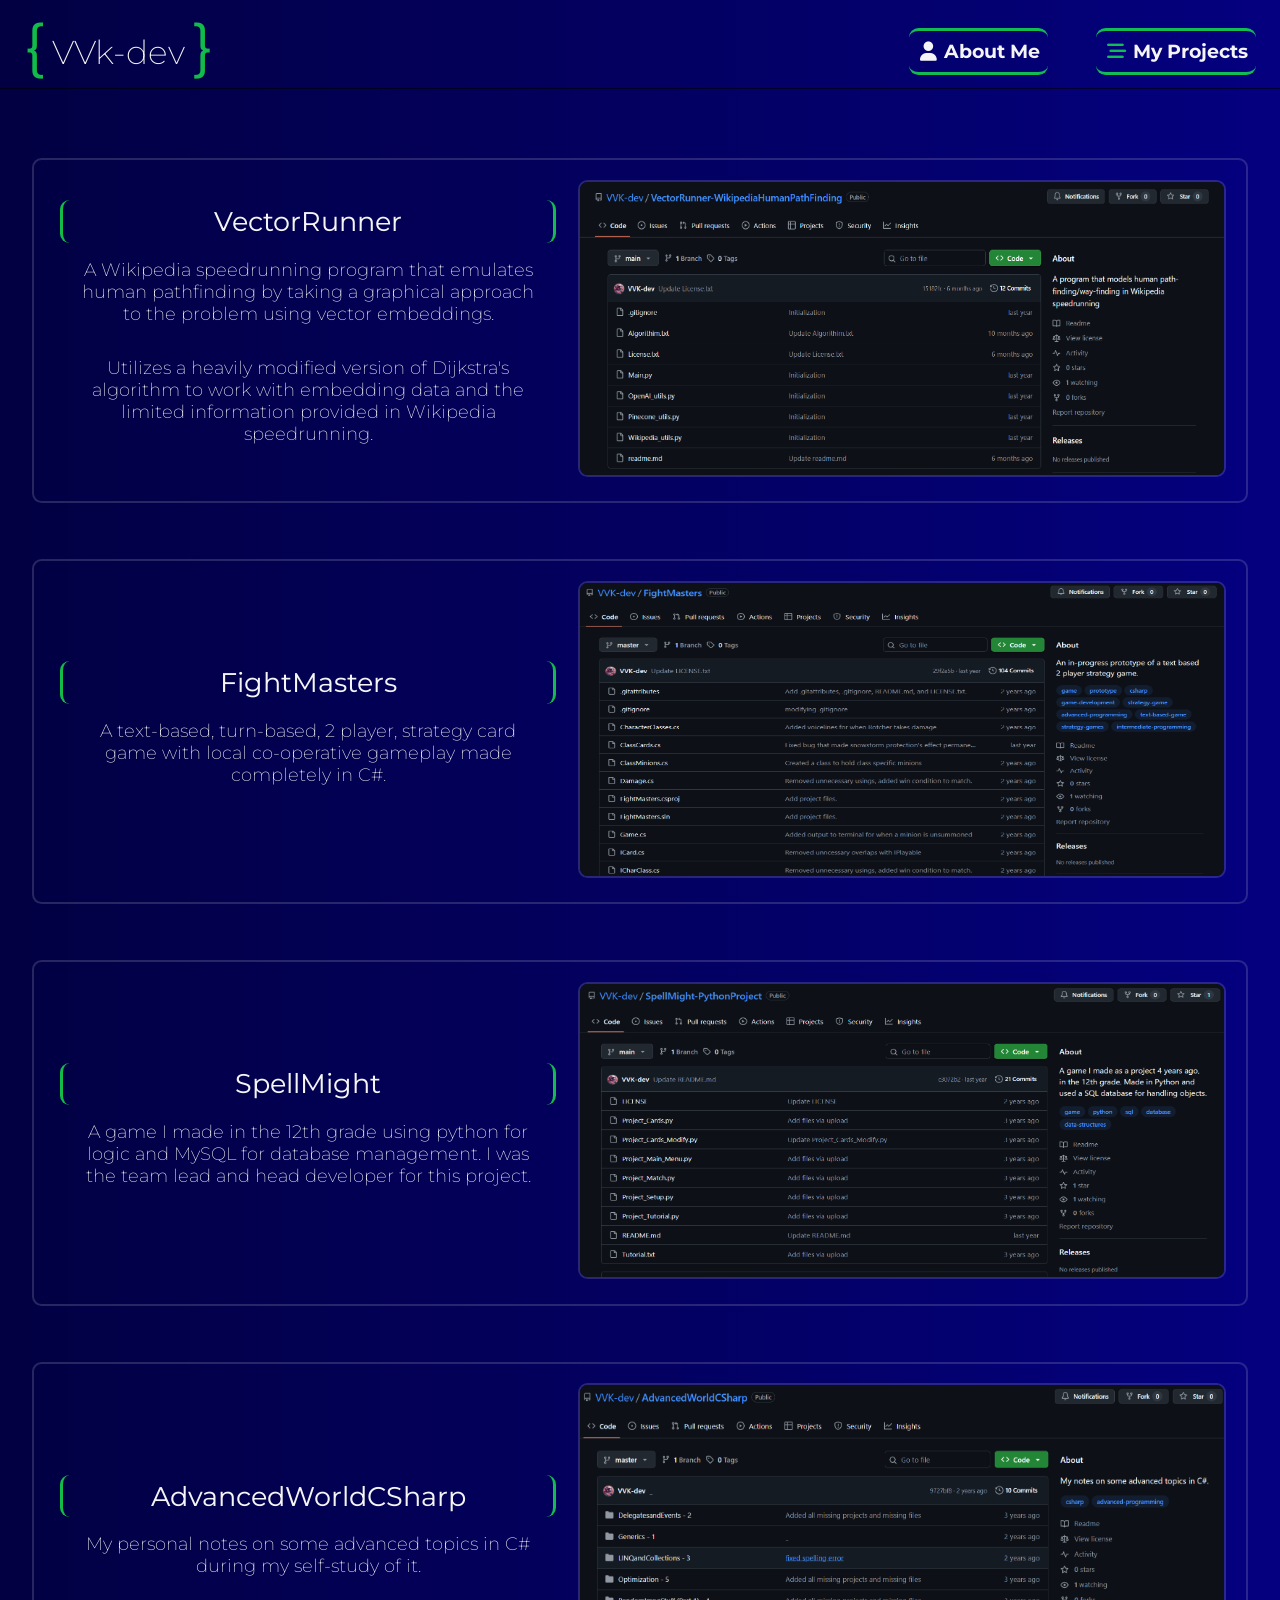
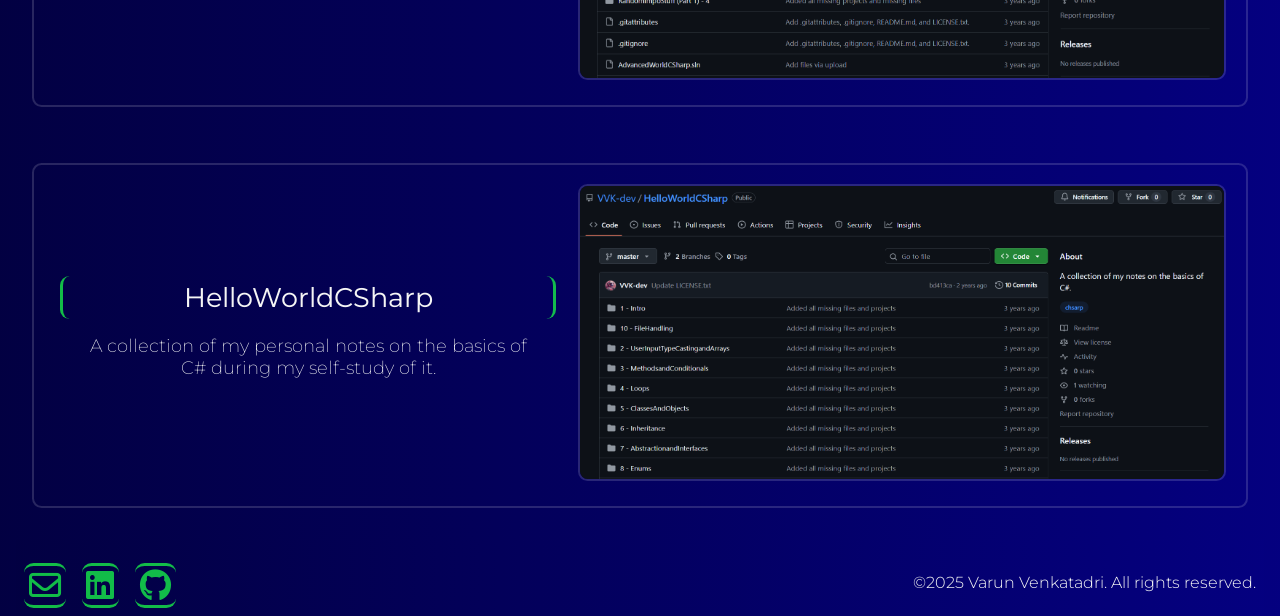
==== projects.html @ 15e9b3eb "first commit" ====
<!DOCTYPE html>
<html lang="en-US">
<head>
    
    <meta charset="UTF-8">

    <meta name="viewport" content="width=device-width, initial-scale=1.0">
    
    <meta name="author" content="VVk-dev">

    <title>Varun Venk - Projects</title>

    <meta name="description" content="Varun Venk AKA Varun Venkatadri AKA VVk-dev's porfolio.">    

    <meta name="keywords" content="portfolio, projects">

    <link rel="icon" type="image/x-icon" href="Images/Logo_NEW-removebg-preview.png">

    <meta name="referrer" content="no-referrer">

    <link rel="preconnect" href="https://fonts.googleapis.com">
    <link rel="preconnect" href="https://fonts.gstatic.com" crossorigin>
    <link href="https://fonts.googleapis.com/css2?family=Montserrat:ital,wght@0,100..900;1,100..900&family=Open+Sans:ital,wght@0,300..800;1,300..800&family=Oswald:wght@200..700&display=swap" rel="stylesheet">

    <link rel="stylesheet" href="https://cdnjs.cloudflare.com/ajax/libs/font-awesome/6.2.1/css/all.min.css">
    <link rel="stylesheet" href="CSS/common.css">
    <link rel="stylesheet" href="CSS/projects.css">

</head>
<body>
    
    <header>

        <div class="body-header-nameplate text-no-wrap">

            <!-- Nameplate -->

            <h1>{</h1> <h1>VVk-dev</h1> <h1>}</h1>

        </div>

        <!-- Navigation bar -->

        <ul class="body-header-nav-bar text-no-wrap">

            <li>

                <a href="index.html" class="nav-bar-link text-third-party-font"> <!-- about page -->

                    <div class="nav-bar-button">

                        <i id="about-logo" class="fa-solid fa-user"></i>
                        <span> <b> About Me </b> </span>

                    </div>

                </a>

            </li>

            <li>

                <a href="projects.html" class="nav-bar-link text-third-party-font"> <!-- about page -->

                    <div class="nav-bar-button">

                        <i id="projects-logo" class="fa-solid fa-bars-staggered"></i>
                        <span> <b> My Projects </b> </span>

                    </div>

                </a>

            </li>

        </ul>

    </header>

    <main>

        <article class="project">

            <a href="https://github.com/VVK-dev/VectorRunner-WikipediaHumanPathFinding">
            
                <section class="content-description">

                    <header><h2>VectorRunner</h2></header>

                    <p>A Wikipedia speedrunning program that emulates human pathfinding by taking a graphical approach to the problem using vector embeddings.</p>

                    <p>Utilizes a heavily modified version of Dijkstra's algorithm to work with embedding data and the limited information provided in Wikipedia speedrunning.</p>
                    
                </section>

                <section class="content-image">

                    <img src="Images/VectorRunner.png" alt="VectorRunner Github Image">

                </section>

            </a>

        </article>

        <article class="project">

            <a href="https://github.com/VVK-dev/FightMasters">

                <section class="content-description"> <!-- left side -->

                    <header><h2>FightMasters</h2></header>

                    <p> A text-based, turn-based, 2 player, strategy card game with local co-operative gameplay made completely in C#. </p>

                </section>

                <section class="content-image"> <!-- right side -->

                    <img src="Images/FightMasters.png" alt="FightMasters Github Image">

                </section>

            </a>

        </article>

        <article class="project">

            <a href="https://github.com/VVK-dev/SpellMight-PythonProject">
                
                <section class="content-description"> <!-- left side -->

                    <header><h2>SpellMight</h2></header>

                    <p>A game I made in the 12th grade using python for logic and MySQL for database management. I was the team lead and head developer for this project.</p>

                </section>

                <section class="content-image"> <!-- right side -->

                    <img src="Images/SpellMight.png" alt="SpellMight Github Image">

                </section>

            </a>

        </article>

        <article class="project">

            <a href="https://github.com/VVK-dev/AdvancedWorldCSharp">
                
                <section class="content-description"> <!-- left side -->

                    <header><h2>AdvancedWorldCSharp</h2></header>

                    <p>My personal notes on some advanced topics in C&#35; during my self-study of it.</p>

                </section>

                <section class="content-image"> <!-- right side -->

                    <img src="Images/AdvancedWorldCSharp.png" alt="AdvancedWorldCSharp Github Image">

                </section>

            </a>

        </article>

        <article class="project">

            <a href="https://github.com/VVK-dev/HelloWorldCSharp">
                
                <section class="content-description"> <!-- left side -->

                    <header><h2>HelloWorldCSharp</h2></header>

                    <p>A collection of my personal notes on the basics of C&#35; during my self-study of it.</p>

                </section>

                <section class="content-image"> <!-- right side -->

                    <img src="Images/HelloWorldCSharp.png" alt="HelloWorldCSharp Github Image">

                </section>

            </a>

        </article>

    </main>

    <footer>

        <div class="left-footer">

            <ul class="contacts-list">

                <li class="contact-item">

                    <!-- Work Email -->
                    <a href="mailto:varunvenkwrk@gmail.com" title="My work email"> 
                        <i class="fa-regular fa-envelope fa-2x"></i> 
                    </a> 

                </li>

                <li class="contact-item">

                    <!-- Linkedin -->
                    <a href="https://linkedin.com/in/vvk-dev" title="My Linkedin"> 
                        <i class="fa-brands fa-linkedin fa-2x"></i> 
                    </a> 

                </li>

                <li class="contact-item">

                    <!-- Github -->
                    <a href="https://github.com/VVK-dev" title="My Github"> 
                        <i class="fa-brands fa-github fa-2x"></i> 
                    </a> 

                </li>

            </ul>

        </div>

        <div class="right-footer">

            <span>&copy;2025 Varun Venkatadri. All rights reserved.</span>

        </div>

    </footer>

</body>
</html>
---- CSS/common.css ----
/* > > COMMON FORMATTING FOR ALL PAGES < < */

/* MOBILE LAYOUT */

* {
    margin: 0;
    padding: 0;
    box-sizing: border-box;
}

:root{

    --clrprimary: hsl(242, 100%, 13%);
    --clrsecondary: hsl(236, 74%, 61%);
    --clraccent: hsla(133, 97%, 54%, 0.749);
    --clrneutral: whitesmoke;
    --clrneutral30: rgba(255, 255, 255, 0.3);

}

html { 
    
    height: 100%;  
    margin: 0px; 
    padding: 0px; 
}

body {

    display: grid;        
    grid-template-rows: 1fr auto;
    justify-self: center;
    font-family: 'Montserrat', 'Open Sans', sans-serif;
    font-weight: 180;

    height: 100%;
    /* min-height: 100vh; */

    background: linear-gradient(90deg, var(--clrprimary), hsl(242, 100%, 25%));
    /* background-repeat: repeat; */

    color: var(--clrneutral);
    
    text-align: center;

}

.text-third-party-font{

    font-family: 'Montserrat', 'Open Sans', sans-serif;
    font-weight: 200;

}

.text-no-wrap {

    white-space: nowrap;
    overflow: hidden;

}

/* Header */

body > header {

    display: flex;
    justify-content: space-between;
    align-items: center;

    position: fixed;
    top: 0px;
    left: 0px;
    width: 100%;
    z-index: 999;
    box-shadow: 0 1px rgba(0, 0, 0, 0.6);

    padding-top: 15px;
    padding-left: 1.5rem;
    padding-right: 1.5rem;

    background: linear-gradient(90deg, var(--clrprimary), hsl(242, 100%, 25%));
    background-repeat: no-repeat;

}

.body-header-nameplate {
    
    display: flex;
    align-items: center;

    position: relative;
    bottom: 6px;

}

.body-header-nameplate > h1 {

    padding-right: 0.5rem;

}

.body-header-nameplate h1:nth-of-type(1), .body-header-nameplate h1:nth-of-type(3) {

    font-size: 60px;
    font-weight: 420;
    color: var(--clraccent);

}

.body-header-nameplate h1:nth-of-type(2) {

    font-size: 33px;
    font-weight: 200;
    color: var(--clrneutral);
    position: relative;
    top: 6px;

}

.body-header-nav-bar {

    list-style-type: none;
    display: flex;
    gap: 3rem;

}

.body-header-nav-bar .nav-bar-link {

    text-decoration: none;

}

.body-header-nav-bar .nav-bar-button {

    padding: 0.5rem;
      
    border-width: 0.2rem 0rem;
    border-radius: 0.6rem;
    border-color: var(--clraccent);
    border-style: solid;

    font-size: 1.2rem;
    color: var(--clrneutral);

}

.body-header-nav-bar .nav-bar-button:hover {

    border-color: var(--clrneutral);

}

.body-header-nav-bar .nav-bar-button .fa-solid {

    padding: 0.15rem;

} 

.body-header-nav-bar .nav-bar-button a{

    color: var(--clrneutral);
    text-decoration: none;

}

/* Footer */

footer {

    display: flex;
    flex-direction: column;

    padding: 0.5rem;
    
    justify-content: center;
    align-items: center;

    background: linear-gradient(90deg, var(--clrprimary), hsl(242, 100%, 25%));
    background-repeat: no-repeat;

}

.left-footer > .contacts-list {

    display: flex;
    list-style-type: none;
    gap: 0.6rem;
    margin: 1rem 0rem .15rem 0rem;

}

.left-footer > .contacts-list > .contact-item i.fa-brands, 
.left-footer > .contacts-list > .contact-item i.fa-regular {

    padding: 0.3rem;

    color: var(--clraccent);

}

.left-footer > .contacts-list > .contact-item a{

    background-color: transparent;   
    border-width: 0.2rem 0rem;
    border-radius: 0.6rem;
    border-color: var(--clraccent);
    border-style: solid;

    padding-top: 1rem;
    padding-bottom: 0.25rem;

}

.left-footer > .contacts-list > .contact-item a:visited{

    border-color: var(--clrneutral30);    

}

.left-footer > .contacts-list > .contact-item a:hover{

    border-color: var(--clrneutral);
 
}

.right-footer {

    margin-top: 0.6rem;
    font-weight: 300;

}

/* PC LAYOUT */

@media screen and (min-width: 900px) {

    /* Footer */

    footer {

        flex-direction: row;
        justify-content: space-between;

        margin: 0rem 1rem;

    }

    .left-footer > .contacts-list {

        gap: 1rem;

    }

}
---- CSS/projects.css ----
/* > > SPECIFIC FORMATTING FOR PROJECTS PAGE < < */

:root{

    --clrprimary: hsl(242, 100%, 13%);
    --clrsecondary: hsl(236, 74%, 61%);
    --clraccent: hsla(133, 97%, 54%, 0.75) ;
    --clrneutral: whitesmoke;
    --clrneutral15: rgba(255, 255, 255, 0.15);
}

/* MOBILE LAYOUT */

/* Header */

.body-header-nav-bar .nav-bar-button #projects-logo {

    color: var(--clraccent);

}

/* Main */

main {

    margin-top: 14vh;

    display: flex;
    flex-direction: column;
    gap: 1.5rem;

    padding: 1rem;
    font-size: large;

}

.project {

    border: 0.15rem var(--clrneutral15) solid;
    border-radius: 0.6rem;

    margin: 1rem;

}

.project a{

    padding: 0.5rem;
    border: 0.15rem solid transparent;
    border-radius: 0.6rem;

    text-decoration: none;
    color: var(--clrneutral);
    
    display: flex;
    flex-direction: column-reverse;
    gap: 0.8rem;

    align-items: center;

}

.project a:visited {

    border-color: var(--clraccent); /*TODO: WHY WONT THIS WORRRKKK*/
    
}

.project a:active {

    border-color: var(--clraccent);
    text-decoration: none;
    color: var(--clraccent);
    
}

.content-description {

    justify-items: center;

}

.content-description > p {

    padding: 1rem;

}

.content-description > header {

    border-width: 0rem 0.2rem;
    border-radius: 0.6rem;
    border-color: var(--clraccent);
    border-style: solid;    

    padding: 0.3rem 1rem;

}

.content-description > header > h2{

    font-weight: 420;

}

.content-image img {

    height: 33vh;
    width: 72vh;

    margin: 0.6rem;

    border: 0.15rem var(--clrneutral15) solid;
    border-radius: 0.6rem;
}

/* PC LAYOUT */

@media screen and (min-width: 900px) {
    
    /* Main */

    .project a{

        flex-direction: row;
        justify-content: space-between;

    }

    /* hover effect only on large screens - makes text difficult to read on small screens */
    .project:hover{

        background-color: var(--clrneutral15);

    }

    .content-description {

        padding-left: 1rem;

    }

}
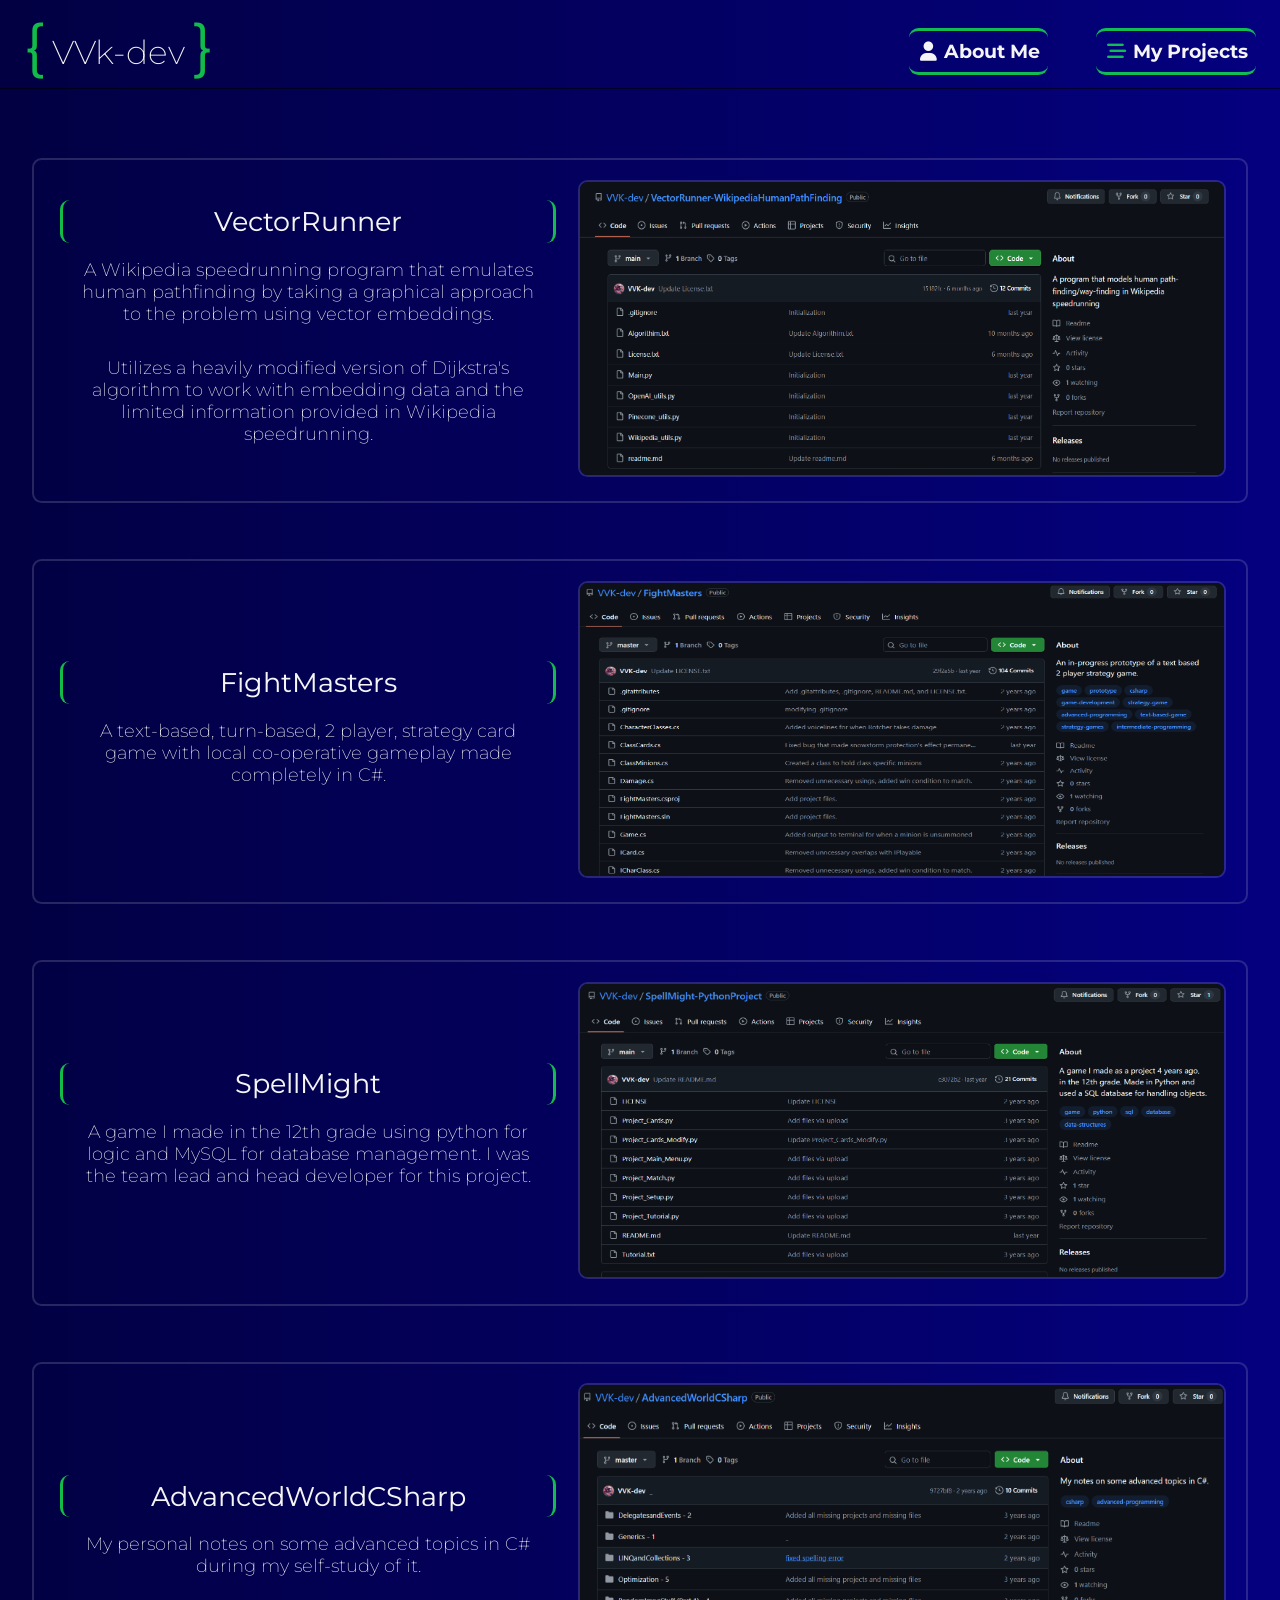
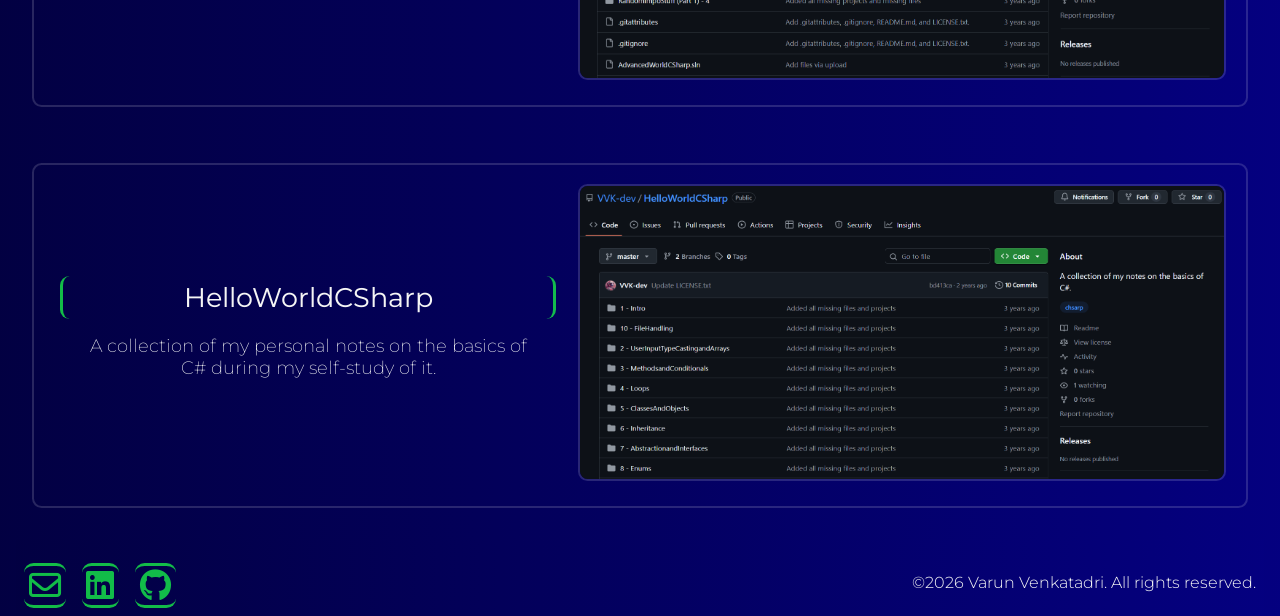
==== commit 418bc9da: "Fixed footer copyright" ====
--- a/projects.html
+++ b/projects.html
@@ -232,7 +232,7 @@
 
         <div class="right-footer">
 
-            <span>&copy;2025 Varun Venkatadri. All rights reserved.</span>
+            <span>&copy;2026 Varun Venkatadri. All rights reserved.</span>
 
         </div>
 
--- a/CSS/projects.css
+++ b/CSS/projects.css
@@ -15,7 +15,7 @@
 
 .body-header-nav-bar .nav-bar-button #projects-logo {
 
-    color: var(--clraccent);
+    color: var(--clraccent); /*to indicate current page*/
 
 }
 
